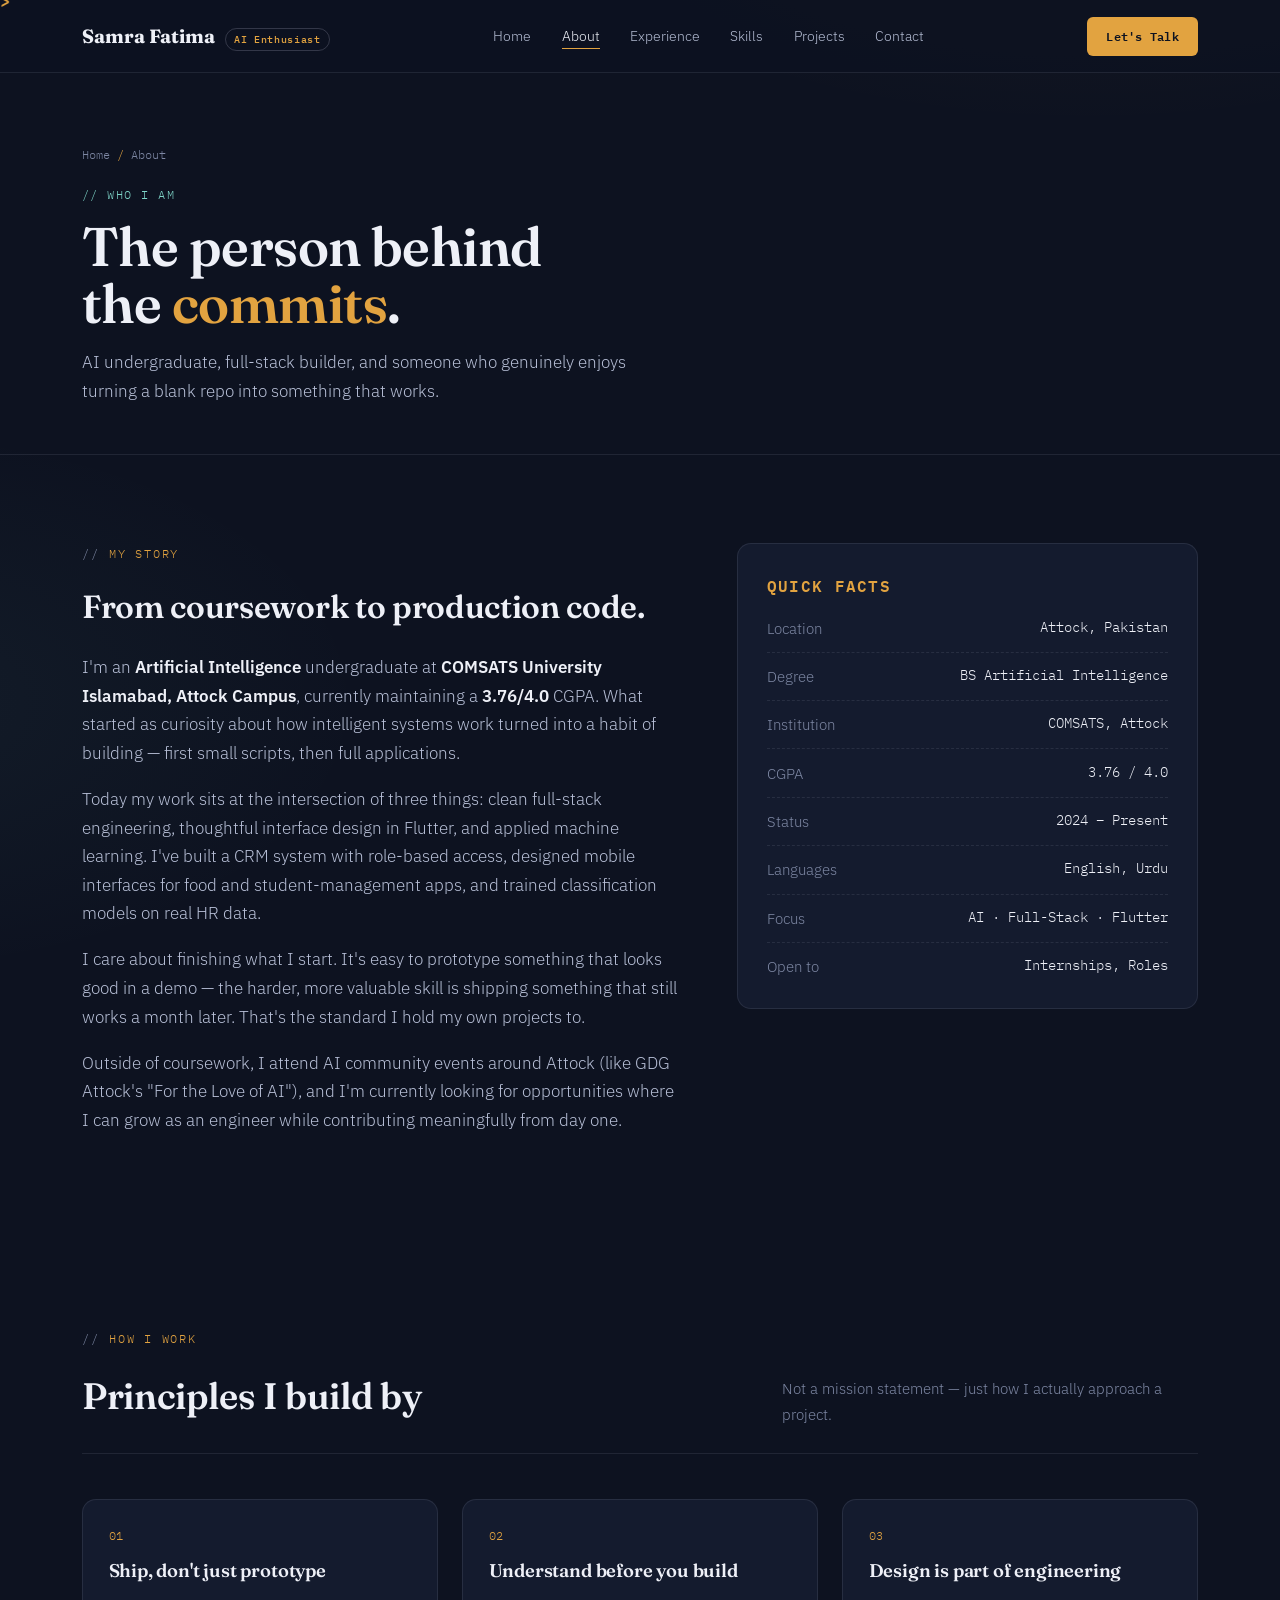
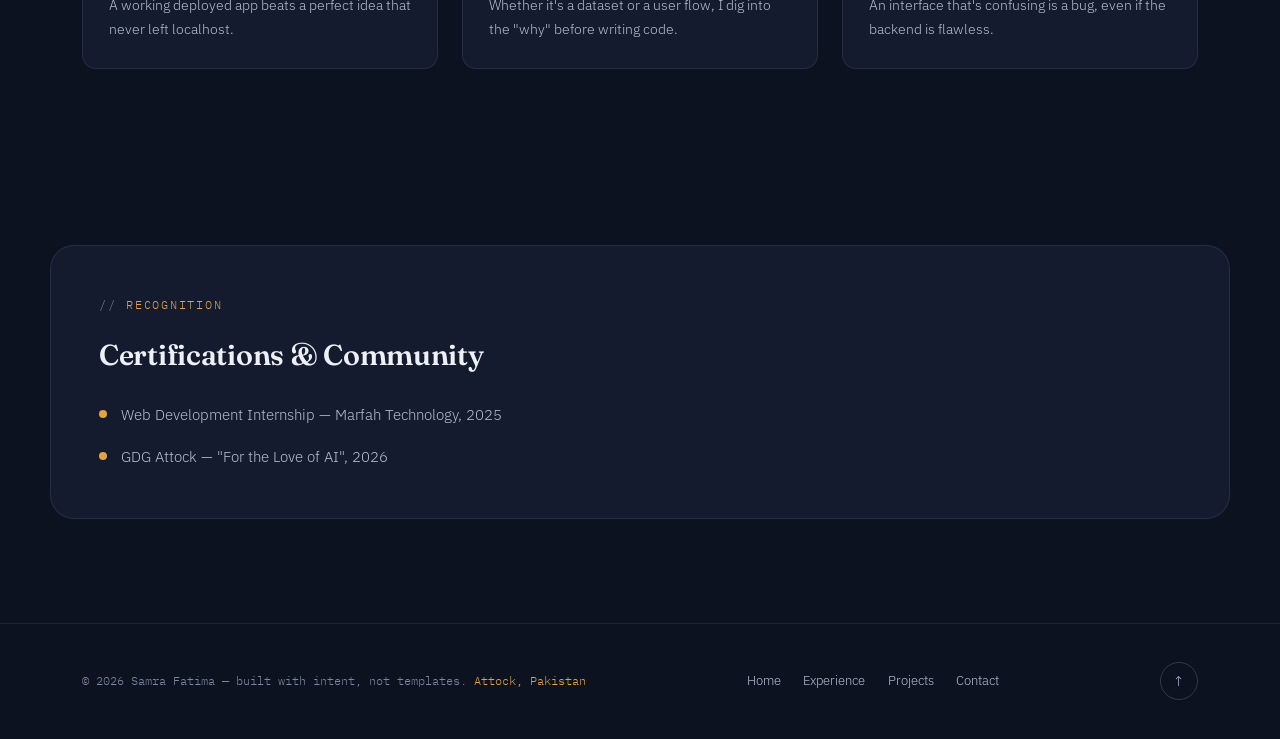
==== about.html @ d6f0c4c4 "Add files via upload" ====
<!DOCTYPE html>
<html lang="en">
<head>
<meta charset="UTF-8" />
<meta name="viewport" content="width=device-width, initial-scale=1.0" />
<title>About · Samra Fatima</title>
<link rel="preconnect" href="https://fonts.googleapis.com" />
<link rel="preconnect" href="https://fonts.gstatic.com" crossorigin />
<link href="https://fonts.googleapis.com/css2?family=Fraunces:opsz,wght@9..144,400;9..144,500;9..144,600;9..144,700;9..144,900&family=IBM+Plex+Sans:wght@300;400;500;600;700&family=IBM+Plex+Mono:wght@400;500;600&display=swap" rel="stylesheet" />
<link rel="stylesheet" href="assets/style.css" />
</head>
<body>

<div id="loader">
  <div class="loader-mark">Samra <em>Fatima</em></div>
  <div class="loader-bar"><div class="loader-fill"></div></div>
  <div class="loader-status mono">loading about...</div>
</div>
<div id="cursor-glyph"></div>
<canvas id="cursor-trail"></canvas>

<header>
  <nav class="wrap">
    <a href="index.html" class="brand">Samra Fatima <span>AI Enthusiast</span></a>
    <ul class="nav-links">
      <li><a href="index.html">Home</a></li>
      <li><a href="about.html">About</a></li>
      <li><a href="experience.html">Experience</a></li>
      <li><a href="skills.html">Skills</a></li>
      <li><a href="projects.html">Projects</a></li>
      <li><a href="contact.html">Contact</a></li>
    </ul>
    <a class="nav-cta" href="contact.html" data-cursor="Go">Let's Talk</a>
  </nav>
</header>

<section class="page-banner">
  <div class="wrap">
    <div class="crumb">Home <span>/</span> About</div>
    <div class="kicker">// Who I Am</div>
    <h1>The person behind<br>the <em>commits</em>.</h1>
    <p>AI undergraduate, full-stack builder, and someone who genuinely enjoys turning a blank repo into something that works.</p>
  </div>
</section>

<section>
  <div class="wrap about-grid">
    <div data-reveal="1">
      <div class="eyebrow">My Story</div>
      <h2 style="font-size:2rem; margin-bottom:1.2rem;">From coursework to production code.</h2>
      <p>I'm an <strong>Artificial Intelligence</strong> undergraduate at <strong>COMSATS University Islamabad, Attock Campus</strong>, currently maintaining a <strong>3.76/4.0</strong> CGPA. What started as curiosity about how intelligent systems work turned into a habit of building — first small scripts, then full applications.</p>
      <p>Today my work sits at the intersection of three things: clean full-stack engineering, thoughtful interface design in Flutter, and applied machine learning. I've built a CRM system with role-based access, designed mobile interfaces for food and student-management apps, and trained classification models on real HR data.</p>
      <p>I care about finishing what I start. It's easy to prototype something that looks good in a demo — the harder, more valuable skill is shipping something that still works a month later. That's the standard I hold my own projects to.</p>
      <p>Outside of coursework, I attend AI community events around Attock (like GDG Attock's "For the Love of AI"), and I'm currently looking for opportunities where I can grow as an engineer while contributing meaningfully from day one.</p>
    </div>
    <div class="about-card" data-reveal="2">
      <h4>Quick Facts</h4>
      <ul>
        <li><span>Location</span><span>Attock, Pakistan</span></li>
        <li><span>Degree</span><span>BS Artificial Intelligence</span></li>
        <li><span>Institution</span><span>COMSATS, Attock</span></li>
        <li><span>CGPA</span><span>3.76 / 4.0</span></li>
        <li><span>Status</span><span>2024 – Present</span></li>
        <li><span>Languages</span><span>English, Urdu</span></li>
        <li><span>Focus</span><span>AI · Full-Stack · Flutter</span></li>
        <li><span>Open to</span><span>Internships, Roles</span></li>
      </ul>
    </div>
  </div>
</section>

<section>
  <div class="wrap">
    <div class="section-head" data-reveal="1">
      <div>
        <div class="eyebrow">How I Work</div>
        <h2>Principles I build by</h2>
      </div>
      <div class="sub">Not a mission statement — just how I actually approach a project.</div>
    </div>
    <div class="values-grid">
      <div class="value-card" data-reveal="1">
        <div class="vnum mono">01</div>
        <h3>Ship, don't just prototype</h3>
        <p>A working deployed app beats a perfect idea that never left localhost.</p>
      </div>
      <div class="value-card" data-reveal="2">
        <div class="vnum mono">02</div>
        <h3>Understand before you build</h3>
        <p>Whether it's a dataset or a user flow, I dig into the "why" before writing code.</p>
      </div>
      <div class="value-card" data-reveal="3">
        <div class="vnum mono">03</div>
        <h3>Design is part of engineering</h3>
        <p>An interface that's confusing is a bug, even if the backend is flawless.</p>
      </div>
    </div>
  </div>
</section>

<section>
  <div class="wrap" style="background:var(--bg-1); border:1px solid var(--line); border-radius:24px; padding:3rem;" data-reveal="1">
    <div class="section-head" style="border:none; margin-bottom:1.4rem; padding-bottom:0;">
      <div>
        <div class="eyebrow">Recognition</div>
        <h2 style="font-size:1.8rem;">Certifications &amp; Community</h2>
      </div>
    </div>
    <ul class="cert-list">
      <li><span class="cert-dot"></span> Web Development Internship — Marfah Technology, 2025</li>
      <li><span class="cert-dot"></span> GDG Attock — "For the Love of AI", 2026</li>
    </ul>
  </div>
</section>

<footer>
  <div class="wrap footer-grid">
    <div class="footnote">© 2026 Samra Fatima — built with intent, not templates. <span class="accent">Attock, Pakistan</span></div>
    <div class="footer-nav">
      <a href="index.html">Home</a>
      <a href="experience.html">Experience</a>
      <a href="projects.html">Projects</a>
      <a href="contact.html">Contact</a>
    </div>
    <a href="#" id="to-top" data-cursor="Top">↑</a>
  </div>
</footer>

<script src="assets/script.js"></script>
</body>
</html>
---- assets/style.css ----
/* =========================================================
   SAMRA FATIMA — PORTFOLIO DESIGN SYSTEM
   ========================================================= */
:root{
  --bg-0:#0d1220;
  --bg-1:#141b2e;
  --bg-2:#1b2439;
  --bg-3:#222d45;
  --line:rgba(232,224,255,0.09);
  --line-strong:rgba(232,224,255,0.18);
  --ink-0:#eef0f7;
  --ink-1:#b7bfd6;
  --ink-2:#7d87a3;
  --amber:#e2a340;
  --amber-soft:rgba(226,163,64,0.14);
  --cyan:#7fd6c9;
  --cyan-soft:rgba(127,214,201,0.12);
  --ease:cubic-bezier(.16,.84,.44,1);
}
*{margin:0;padding:0;box-sizing:border-box;}
html{scroll-behavior:smooth;}
body{
  background:
    radial-gradient(1100px 600px at 85% -10%, rgba(226,163,64,0.07), transparent 60%),
    radial-gradient(900px 500px at -10% 30%, rgba(127,214,201,0.05), transparent 55%),
    var(--bg-0);
  color:var(--ink-1);
  font-family:'IBM Plex Sans', sans-serif;
  font-weight:300;
  line-height:1.7;
  -webkit-font-smoothing:antialiased;
  overflow-x:hidden;
  opacity:0;
  animation: pageIn .6s var(--ease) .15s forwards;
}
@keyframes pageIn{ to{ opacity:1; } }
body.page-exit{ animation: pageOut .35s var(--ease) forwards; }
@keyframes pageOut{ to{ opacity:0; transform:translateY(-8px); } }

.mono{font-family:'IBM Plex Mono', monospace;}
h1,h2,h3,h4{font-family:'Fraunces', serif; color:var(--ink-0); font-weight:600; letter-spacing:-0.01em;}
a{color:inherit; text-decoration:none;}
ul{list-style:none;}
.wrap{max-width:1180px; margin:0 auto; padding:0 2rem;}
img{max-width:100%; display:block;}

::selection{ background:var(--amber); color:var(--bg-0); }

/* ---------- CUSTOM CURSOR : code-bracket + spark trail ---------- */
@media (hover:hover) and (pointer:fine){
  body{ cursor:none; }
  a, button, .tag, .p-card, .contact-card, .cert-item, .filter-btn{ cursor:none; }
}
#cursor-trail{
  position:fixed; inset:0; z-index:9997; pointer-events:none; width:100%; height:100%;
}
#cursor-glyph{
  position:fixed; top:0; left:0; z-index:9999; pointer-events:none;
  display:flex; align-items:center; gap:3px;
  font-family:'IBM Plex Mono', monospace; font-weight:600;
  will-change:transform;
}
#cursor-glyph .br{
  font-size:1.05rem; color:var(--amber); line-height:1;
  transition:transform .35s var(--ease), color .25s;
}
#cursor-glyph .br.l{ transform:translateX(3px); }
#cursor-glyph .br.r{ transform:translateX(-3px); }
#cursor-glyph .lbl{
  font-size:0.58rem; letter-spacing:0.1em; text-transform:uppercase; color:var(--cyan);
  opacity:0; transform:scale(0.7); white-space:nowrap; transition:opacity .25s, transform .25s;
}
#cursor-glyph.grow .br.l{ transform:translateX(-9px); color:var(--cyan); }
#cursor-glyph.grow .br.r{ transform:translateX(9px); color:var(--cyan); }
#cursor-glyph.grow .lbl{ opacity:1; transform:scale(1); }
#cursor-glyph.click .br{ color:var(--ink-0); }
@media (hover:none), (pointer:coarse){
  #cursor-glyph, #cursor-trail{ display:none; }
}

/* ---------- PRELOADER ---------- */
#loader{
  position:fixed; inset:0; z-index:10000; background:var(--bg-0);
  display:flex; flex-direction:column; align-items:center; justify-content:center;
  gap:1rem;
  transition:opacity .5s var(--ease), visibility .5s var(--ease);
}
#loader.hide{ opacity:0; visibility:hidden; }
.loader-mark{
  font-family:'Fraunces', serif; font-size:1.4rem; color:var(--ink-0); letter-spacing:-0.01em;
}
.loader-mark em{ color:var(--amber); font-style:normal; }
.loader-bar{
  width:180px; height:2px; background:var(--bg-2); border-radius:2px; overflow:hidden;
}
.loader-fill{
  height:100%; width:0%; background:linear-gradient(90deg,var(--cyan),var(--amber));
  animation:loaderFill 1s var(--ease) forwards;
}
@keyframes loaderFill{ to{ width:100%; } }
.loader-status{
  font-family:'IBM Plex Mono', monospace; font-size:0.68rem; color:var(--ink-2); letter-spacing:0.08em;
}

/* ---------- NAV ---------- */
header{
  position:sticky; top:0; z-index:500;
  backdrop-filter:blur(14px);
  background:rgba(13,18,32,0.75);
  border-bottom:1px solid var(--line);
}
nav.wrap{
  display:flex; align-items:center; justify-content:space-between;
  padding:1.05rem 2rem;
}
.brand{
  display:flex; align-items:baseline; gap:0.6rem;
  font-family:'Fraunces', serif; font-size:1.2rem; font-weight:700; color:var(--ink-0);
}
.brand span{
  font-family:'IBM Plex Mono', monospace;
  font-size:0.64rem; color:var(--amber); font-weight:500;
  border:1px solid var(--line-strong); border-radius:20px; padding:0.12rem 0.55rem;
  letter-spacing:0.06em;
}
.nav-links{display:flex; gap:1.9rem; font-size:0.85rem;}
.nav-links a{
  color:var(--ink-1); position:relative; padding-bottom:4px; transition:color .2s;
}
.nav-links a:hover, .nav-links a.active{ color:var(--ink-0); }
.nav-links a::after{
  content:""; position:absolute; left:0; bottom:0; width:0; height:1px; background:var(--amber);
  transition:width .25s var(--ease);
}
.nav-links a:hover::after, .nav-links a.active::after{ width:100%; }
.nav-cta{
  font-family:'IBM Plex Mono', monospace; font-size:0.78rem; color:var(--bg-0);
  background:var(--amber); padding:0.55rem 1.2rem; border-radius:6px;
  font-weight:600; letter-spacing:0.02em; transition:filter .2s, transform .2s;
}
.nav-cta:hover{ filter:brightness(1.1); transform:translateY(-1px); }
.nav-toggle{ display:none; background:none; border:1px solid var(--line-strong); border-radius:6px; padding:0.4rem 0.6rem; color:var(--ink-0); }

/* ---------- EYEBROW ---------- */
.eyebrow{
  font-family:'IBM Plex Mono', monospace; font-size:0.78rem; letter-spacing:0.14em;
  text-transform:uppercase; color:var(--amber); display:flex; align-items:center; gap:0.6rem;
  margin-bottom:1rem;
}
.eyebrow::before{content:"//"; color:var(--ink-2);}

/* ---------- REVEAL ---------- */
[data-reveal]{ opacity:0; transform:translateY(24px); transition:opacity .7s var(--ease), transform .7s var(--ease); }
[data-reveal].in{ opacity:1; transform:translateY(0); }
[data-reveal="1"]{ transition-delay:.05s; }
[data-reveal="2"]{ transition-delay:.15s; }
[data-reveal="3"]{ transition-delay:.25s; }
[data-reveal="4"]{ transition-delay:.35s; }

/* ---------- PAGE HERO BANNER (subpages) ---------- */
.page-banner{
  padding:4.5rem 0 3rem; border-bottom:1px solid var(--line); position:relative; overflow:hidden;
}
.page-banner .kicker{ font-family:'IBM Plex Mono', monospace; font-size:0.78rem; color:var(--cyan); letter-spacing:0.12em; text-transform:uppercase; margin-bottom:0.8rem; }
.page-banner h1{ font-size:3.4rem; line-height:1.05; max-width:32rem; }
.page-banner h1 em{ color:var(--amber); font-style:normal; }
.page-banner p{ font-size:1.05rem; color:var(--ink-1); max-width:34rem; margin-top:1rem; }
.crumb{ font-family:'IBM Plex Mono', monospace; font-size:0.72rem; color:var(--ink-2); margin-bottom:1.2rem; }
.crumb span{ color:var(--amber); }

/* ---------- HERO (home) ---------- */
.hero{ position:relative; overflow:hidden; padding:6rem 0 5rem; border-bottom:1px solid var(--line); }
#node-canvas{ position:absolute; inset:0; width:100%; height:100%; opacity:0.55; }
.hero-grid{ position:relative; z-index:2; display:grid; grid-template-columns:1.5fr 1fr; gap:3rem; align-items:end; }
.hero h1{ font-size:4.4rem; line-height:1; margin-bottom:1.1rem; }
.hero h1 em{ color:var(--amber); font-style:normal; }
.hero .lede{ font-size:1.1rem; color:var(--ink-1); max-width:34rem; font-weight:300; }
.terminal-line{ margin-top:1.6rem; font-family:'IBM Plex Mono', monospace; font-size:1rem; color:var(--cyan); display:flex; align-items:center; gap:0.15rem; }
.terminal-line .prompt{ color:var(--amber); }
.cursor-blink{ display:inline-block; width:9px; height:1.1em; background:var(--cyan); margin-left:2px; animation:blink 1s steps(1) infinite; }
@keyframes blink{50%{opacity:0;}}
.hero-stats{ display:flex; flex-direction:column; gap:1.3rem; border-left:1px solid var(--line); padding-left:2rem; }
.stat .num{ font-family:'Fraunces', serif; font-size:2rem; color:var(--ink-0); font-weight:700; }
.stat .label{ font-family:'IBM Plex Mono', monospace; font-size:0.7rem; color:var(--ink-2); letter-spacing:0.08em; text-transform:uppercase; }
.hero-actions{ display:flex; gap:0.9rem; margin-top:2.2rem; flex-wrap:wrap; }
.btn{
  font-family:'IBM Plex Mono', monospace; font-size:0.85rem; padding:0.75rem 1.4rem;
  border-radius:6px; letter-spacing:0.01em; transition:all .25s var(--ease);
  display:inline-flex; align-items:center; gap:0.5rem; border:1px solid transparent;
}
.btn-primary{ background:var(--amber); color:var(--bg-0); font-weight:600; }
.btn-primary:hover{ filter:brightness(1.1); transform:translateY(-2px); }
.btn-ghost{ border-color:var(--line-strong); color:var(--ink-0); }
.btn-ghost:hover{ border-color:var(--cyan); color:var(--cyan); transform:translateY(-2px); }
.scroll-cue{
  position:absolute; bottom:1.6rem; left:50%; transform:translateX(-50%); z-index:2;
  font-family:'IBM Plex Mono', monospace; font-size:0.65rem; color:var(--ink-2); letter-spacing:0.1em;
  display:flex; flex-direction:column; align-items:center; gap:0.5rem; text-transform:uppercase;
}
.scroll-cue .line{ width:1px; height:26px; background:linear-gradient(var(--amber), transparent); animation:scrollcue 1.8s ease-in-out infinite; }
@keyframes scrollcue{ 0%{transform:scaleY(0); transform-origin:top;} 50%{transform:scaleY(1); transform-origin:top;} 51%{transform-origin:bottom;} 100%{transform:scaleY(0); transform-origin:bottom;} }

/* ---------- SECTION shell ---------- */
section{ padding:5.5rem 0; }
.section-head{
  display:flex; justify-content:space-between; align-items:flex-end;
  margin-bottom:2.8rem; gap:2rem; flex-wrap:wrap;
  border-bottom:1px solid var(--line); padding-bottom:1.6rem;
}
.section-head h2{ font-size:2.3rem; }
.section-head .sub{ font-size:0.95rem; color:var(--ink-2); max-width:26rem; }
.section-link{
  font-family:'IBM Plex Mono', monospace; font-size:0.8rem; color:var(--cyan);
  display:inline-flex; align-items:center; gap:0.4rem; transition:gap .2s, color .2s;
}
.section-link:hover{ gap:0.7rem; color:var(--amber); }

/* ---------- ABOUT ---------- */
.about-grid{ display:grid; grid-template-columns:1.3fr 1fr; gap:3.5rem; align-items:start; }
.about-grid p{ font-size:1.05rem; margin-bottom:1.1rem; }
.about-grid strong{ color:var(--ink-0); font-weight:600; }
.about-card{ background:var(--bg-1); border:1px solid var(--line); border-radius:14px; padding:1.8rem; }
.about-card h4{ font-size:1rem; font-family:'IBM Plex Mono', monospace; text-transform:uppercase; letter-spacing:0.08em; color:var(--amber); margin-bottom:1rem; }
.about-card ul{ display:flex; flex-direction:column; gap:0.7rem; }
.about-card li{ display:flex; justify-content:space-between; font-size:0.92rem; border-bottom:1px dashed var(--line); padding-bottom:0.7rem; }
.about-card li:last-child{ border-bottom:none; padding-bottom:0; }
.about-card li span:first-child{ color:var(--ink-2); }
.about-card li span:last-child{ color:var(--ink-0); font-family:'IBM Plex Mono', monospace; font-size:0.85rem; }

.values-grid{ display:grid; grid-template-columns:repeat(3,1fr); gap:1.5rem; margin-top:1rem; }
.value-card{ background:var(--bg-1); border:1px solid var(--line); border-radius:14px; padding:1.6rem; transition:transform .3s var(--ease), border-color .3s; }
.value-card:hover{ transform:translateY(-4px); border-color:var(--line-strong); }
.value-card .vnum{ font-family:'IBM Plex Mono', monospace; font-size:0.72rem; color:var(--amber); margin-bottom:0.6rem; }
.value-card h3{ font-size:1.15rem; margin-bottom:0.5rem; }
.value-card p{ font-size:0.88rem; color:var(--ink-1); }

/* ---------- TIMELINE ---------- */
.timeline{ position:relative; padding-left:2.4rem; }
.timeline::before{ content:""; position:absolute; left:6px; top:6px; bottom:6px; width:1px; background:var(--line-strong); }
.t-item{ position:relative; margin-bottom:2.6rem; }
.t-item:last-child{ margin-bottom:0; }
.t-item::before{ content:""; position:absolute; left:-2.4rem; top:0.35rem; width:11px; height:11px; border-radius:50%; background:var(--bg-0); border:2px solid var(--amber); }
.t-item.current::before{ background:var(--amber); box-shadow:0 0 0 4px var(--amber-soft); }
.t-head{ display:flex; flex-wrap:wrap; align-items:baseline; gap:0.7rem; margin-bottom:0.3rem; }
.t-head h3{ font-size:1.35rem; }
.t-date{ font-family:'IBM Plex Mono', monospace; font-size:0.78rem; color:var(--cyan); background:var(--cyan-soft); padding:0.2rem 0.7rem; border-radius:20px; }
.t-org{ font-size:0.92rem; color:var(--ink-2); margin-bottom:0.8rem; }
.t-item ul{ display:flex; flex-direction:column; gap:0.45rem; }
.t-item ul li{ padding-left:1.3rem; position:relative; font-size:0.95rem; }
.t-item ul li::before{ content:"→"; position:absolute; left:0; color:var(--amber); }

/* ---------- SKILLS ---------- */
.skills-layout{ display:grid; grid-template-columns:1fr 1fr; gap:3rem; }
.bar-row{ margin-bottom:1.3rem; }
.bar-label{ display:flex; justify-content:space-between; font-size:0.9rem; margin-bottom:0.4rem; }
.bar-label .name{ color:var(--ink-0); font-weight:500; }
.bar-label .pct{ font-family:'IBM Plex Mono', monospace; color:var(--amber); font-size:0.82rem; }
.bar-track{ height:6px; background:var(--bg-2); border-radius:6px; overflow:hidden; }
.bar-fill{ height:100%; background:linear-gradient(90deg, var(--cyan), var(--amber)); border-radius:6px; width:0%; transition:width 1.3s var(--ease); }
.bar-fill.filled{ width:var(--target); }
.tag-cloud{ display:flex; flex-wrap:wrap; gap:0.6rem; margin-top:0.5rem; }
.tag{
  font-family:'IBM Plex Mono', monospace; font-size:0.8rem; color:var(--ink-1);
  border:1px solid var(--line-strong); padding:0.35rem 1.1rem; border-radius:20px; transition:border-color .2s, color .2s, transform .2s;
}
.tag:hover{ border-color:var(--amber); color:var(--amber); transform:translateY(-2px); }
.skill-block-title{ font-family:'IBM Plex Mono', monospace; font-size:0.78rem; text-transform:uppercase; letter-spacing:0.1em; color:var(--ink-2); margin:1.6rem 0 0.9rem; }
.skill-block-title:first-child{ margin-top:0; }

.process-grid{ display:grid; grid-template-columns:repeat(4,1fr); gap:1.4rem; margin-top:1rem; }
.process-card{ background:var(--bg-1); border:1px solid var(--line); border-radius:14px; padding:1.5rem; }
.process-card .pnum{ font-family:'IBM Plex Mono', monospace; color:var(--cyan); font-size:0.72rem; margin-bottom:0.5rem; }
.process-card h4{ font-size:1.05rem; margin-bottom:0.4rem; }
.process-card p{ font-size:0.85rem; color:var(--ink-1); }

/* ---------- PROJECTS ---------- */
.filter-bar{ display:flex; flex-wrap:wrap; gap:0.6rem; margin-bottom:2.2rem; }
.filter-btn{
  font-family:'IBM Plex Mono', monospace; font-size:0.78rem; color:var(--ink-1);
  border:1px solid var(--line-strong); padding:0.45rem 1.1rem; border-radius:20px;
  background:transparent; transition:all .2s;
}
.filter-btn:hover{ color:var(--amber); border-color:var(--amber); }
.filter-btn.active{ background:var(--amber); color:var(--bg-0); border-color:var(--amber); font-weight:600; }

.project-grid{ display:grid; grid-template-columns:repeat(2, 1fr); gap:1.6rem; }
.p-card{
  background:var(--bg-1); border:1px solid var(--line); border-radius:16px; padding:1.9rem;
  transition:transform .3s var(--ease), border-color .3s; display:flex; flex-direction:column;
}
.p-card:hover{ transform:translateY(-5px); border-color:var(--line-strong); }
.p-card.hide{ display:none; }
.p-index{ font-family:'IBM Plex Mono', monospace; font-size:0.78rem; color:var(--ink-2); margin-bottom:0.9rem; }
.p-card h3{ font-size:1.35rem; margin-bottom:0.4rem; }
.p-stack{ display:flex; flex-wrap:wrap; gap:0.4rem; margin-bottom:0.9rem; }
.p-stack span{ font-family:'IBM Plex Mono', monospace; font-size:0.7rem; color:var(--cyan); background:var(--cyan-soft); padding:0.15rem 0.6rem; border-radius:4px; }
.p-card p{ font-size:1rem; color:var(--ink-1); margin-bottom:1rem; }
.p-card ul{ display:flex; flex-direction:column; gap:0.4rem; margin-top:auto; }
.p-card ul li{ font-size:0.9rem; padding-left:1.3rem; position:relative; color:var(--ink-1); }
.p-card ul li::before{ content:"✦"; position:absolute; left:0; color:var(--amber); font-size:0.7rem; top:0.15rem; }

/* ---------- CONTACT ---------- */
.contact-layout{ display:grid; grid-template-columns:1fr 1fr; gap:3rem; align-items:start; }
.contact-form{ display:flex; flex-direction:column; gap:1.1rem; }
.field label{ display:block; font-family:'IBM Plex Mono', monospace; font-size:0.72rem; text-transform:uppercase; letter-spacing:0.08em; color:var(--ink-2); margin-bottom:0.5rem; }
.field input, .field textarea{
  width:100%; background:var(--bg-1); border:1px solid var(--line-strong); border-radius:8px;
  padding:0.85rem 1rem; color:var(--ink-0); font-family:'IBM Plex Sans', sans-serif; font-size:0.95rem;
  transition:border-color .2s;
}
.field input:focus, .field textarea:focus{ outline:none; border-color:var(--amber); }
.field textarea{ resize:vertical; min-height:120px; }
.form-note{ font-family:'IBM Plex Mono', monospace; font-size:0.72rem; color:var(--ink-2); }

.contact-grid{ display:flex; flex-direction:column; gap:1rem; }
.contact-card{
  background:var(--bg-1); border:1px solid var(--line); border-radius:14px; padding:1.5rem 1.7rem;
  display:flex; align-items:center; gap:1.1rem; transition:transform .3s var(--ease), border-color .3s;
}
.contact-card:hover{ transform:translateY(-3px); border-color:var(--line-strong); }
.contact-card .ic{ width:42px; height:42px; border-radius:10px; background:var(--amber-soft); color:var(--amber); display:flex; align-items:center; justify-content:center; font-size:1.1rem; flex-shrink:0; }
.contact-card h4{ font-size:0.95rem; margin-bottom:0.15rem; }
.contact-card p{ font-size:0.85rem; color:var(--ink-2); }
.contact-card a{ font-family:'IBM Plex Mono', monospace; color:var(--cyan); font-size:0.88rem; }
.contact-card a:hover{ color:var(--amber); }
.socials{ display:flex; gap:0.8rem; margin-top:0.5rem; }
.socials a{
  width:40px; height:40px; border-radius:50%; border:1px solid var(--line-strong);
  display:flex; align-items:center; justify-content:center; font-family:'IBM Plex Mono', monospace;
  font-size:0.78rem; color:var(--ink-1); transition:.2s;
}
.socials a:hover{ border-color:var(--amber); color:var(--amber); }

/* ---------- CERT / MISC blocks reused on About & Home ---------- */
.cert-list{ display:flex; flex-direction:column; gap:1rem; }
.cert-list li{ display:flex; gap:0.9rem; align-items:flex-start; font-size:0.95rem; }
.cert-dot{ width:8px; height:8px; border-radius:50%; background:var(--amber); margin-top:0.5rem; flex-shrink:0; }

/* ---------- MARQUEE STRIP ---------- */
.marquee{
  border-bottom:1px solid var(--line); background:var(--bg-1); overflow:hidden; padding:1.1rem 0;
}
.marquee-track{
  display:flex; gap:3rem; width:max-content; animation:marquee 28s linear infinite;
}
.marquee:hover .marquee-track{ animation-play-state:paused; }
.marquee span{
  font-family:'IBM Plex Mono', monospace; font-size:0.85rem; color:var(--ink-2);
  display:flex; align-items:center; gap:0.6rem; white-space:nowrap;
}
.marquee span::before{ content:"◆"; color:var(--amber); font-size:0.55rem; }
@keyframes marquee{ from{ transform:translateX(0); } to{ transform:translateX(-50%); } }

/* ---------- STATS BAND ---------- */
.stats-band{
  display:grid; grid-template-columns:repeat(4,1fr); gap:1.5rem;
  background:var(--bg-1); border:1px solid var(--line); border-radius:24px; padding:2.6rem 2rem;
}
.stats-band .sb-item{ text-align:center; border-right:1px solid var(--line); }
.stats-band .sb-item:last-child{ border-right:none; }
.stats-band .sb-num{ font-family:'Fraunces', serif; font-size:2.6rem; color:var(--ink-0); font-weight:700; }
.stats-band .sb-num .accent{ color:var(--amber); }
.stats-band .sb-label{ font-family:'IBM Plex Mono', monospace; font-size:0.68rem; color:var(--ink-2); text-transform:uppercase; letter-spacing:0.08em; margin-top:0.3rem; }

/* ---------- CURRENTLY ---------- */
.currently-grid{ display:grid; grid-template-columns:repeat(3,1fr); gap:1.4rem; }
.currently-card{
  background:var(--bg-1); border:1px solid var(--line); border-radius:14px; padding:1.6rem;
  transition:transform .3s var(--ease), border-color .3s;
}
.currently-card:hover{ transform:translateY(-4px); border-color:var(--line-strong); }
.currently-card .cc-dot{ display:inline-flex; align-items:center; gap:0.5rem; font-family:'IBM Plex Mono', monospace; font-size:0.68rem; text-transform:uppercase; letter-spacing:0.08em; color:var(--cyan); margin-bottom:0.7rem; }
.currently-card .cc-dot i{ width:6px; height:6px; border-radius:50%; background:var(--cyan); box-shadow:0 0 0 3px var(--cyan-soft); animation:pulseDot 2s ease-in-out infinite; }
@keyframes pulseDot{ 0%,100%{opacity:1;} 50%{opacity:0.35;} }
.currently-card h4{ font-size:1.05rem; margin-bottom:0.4rem; }
.currently-card p{ font-size:0.88rem; color:var(--ink-1); }

/* ---------- MINI TIMELINE (home preview) ---------- */
.mini-timeline{ display:flex; flex-direction:column; gap:1.2rem; }
.mini-t-item{
  display:grid; grid-template-columns:130px 1fr; gap:1.4rem; padding:1.2rem 0; border-bottom:1px solid var(--line);
}
.mini-t-item:last-child{ border-bottom:none; }
.mini-t-item .mt-date{ font-family:'IBM Plex Mono', monospace; font-size:0.75rem; color:var(--cyan); }
.mini-t-item h4{ font-size:1.1rem; margin-bottom:0.2rem; }
.mini-t-item p{ font-size:0.88rem; color:var(--ink-1); }

/* ---------- PROJECT CARD LINKS ---------- */
.p-links{ display:flex; gap:0.8rem; margin-top:1rem; padding-top:1rem; border-top:1px dashed var(--line); }
.p-links a{
  font-family:'IBM Plex Mono', monospace; font-size:0.75rem; color:var(--ink-1);
  display:inline-flex; align-items:center; gap:0.35rem; transition:color .2s;
}
.p-links a:hover{ color:var(--amber); }
.p-card.featured{ border-color:rgba(226,163,64,0.25); background:linear-gradient(160deg, rgba(226,163,64,0.06), var(--bg-1)); }
.p-featured-tag{
  position:absolute; top:1.4rem; right:1.6rem; font-family:'IBM Plex Mono', monospace; font-size:0.62rem;
  color:var(--amber); border:1px solid rgba(226,163,64,0.3); padding:0.15rem 0.6rem; border-radius:20px; text-transform:uppercase; letter-spacing:0.06em;
}
.p-card{ position:relative; }

/* ---------- FOOTER ---------- */
footer{ border-top:1px solid var(--line); padding:2.4rem 0; margin-top:1rem; }
.footer-grid{ display:flex; justify-content:space-between; align-items:center; flex-wrap:wrap; gap:1rem; }
.footer-nav{ display:flex; gap:1.4rem; font-size:0.82rem; }
.footer-nav a:hover{ color:var(--amber); }
.footnote{ font-family:'IBM Plex Mono', monospace; font-size:0.75rem; color:var(--ink-2); }
.footnote .accent{ color:var(--amber); }
#to-top{
  width:38px; height:38px; border-radius:50%; border:1px solid var(--line-strong);
  display:flex; align-items:center; justify-content:center; color:var(--ink-1); font-size:0.85rem;
  transition:.25s;
}
#to-top:hover{ border-color:var(--amber); color:var(--amber); transform:translateY(-3px); }

/* ---------- RESPONSIVE ---------- */
@media (max-width:1100px){
  .hero h1{ font-size:3.4rem; }
  .about-grid, .skills-layout, .contact-layout{ grid-template-columns:1fr; }
  .project-grid, .process-grid, .values-grid{ grid-template-columns:1fr 1fr; }
}
@media (max-width:900px){
  .nav-links{ display:none; }
  .hero-grid{ grid-template-columns:1fr; }
  .hero-stats{ border-left:none; border-top:1px solid var(--line); padding-left:0; padding-top:1.3rem; flex-direction:row; flex-wrap:wrap; gap:2rem; }
}
@media (max-width:700px){
  .wrap{ padding:0 1.3rem; }
  .hero h1, .page-banner h1{ font-size:2.5rem; }
  section{ padding:3.5rem 0; }
  .project-grid, .process-grid, .values-grid{ grid-template-columns:1fr; }
}
.t-org a {
  color: #4ea8ff;
  text-decoration: underline;
  font-weight: 600;
  margin-left: 6px;
}

.t-org a:hover {
  color: #79c0ff;
}
.hero-title {
  line-height: 1.05;
}

.hero-name {
  display: block;
  font-size: 5rem;
  font-weight: 800;
}

.hero-text {
  display: block;
  font-size: 3.2rem;
  font-weight: 700;
}

.hero-text em {
  font-style: italic;
}
.hero-image {
  display: flex;
  justify-content: center;
  align-items: center;
  position: relative;
  height: 100%;
}

.hero-image img {

  width: 360px;
  height: 360px;

  object-fit: cover;

  border-radius: 50%;

  border: 6px solid rgba(255, 255, 255, .08);

  box-shadow:
    0 25px 60px rgba(0, 0, 0, .45);

  position: relative;
  z-index: 2;

  animation: float 4s ease-in-out infinite;
}

.image-glow {

  position: absolute;

  width: 430px;
  height: 430px;

  border-radius: 50%;

  background: #f4b43c;

  filter: blur(110px);

  opacity: .15;

  z-index: 1;
}

@keyframes float {

  0% {
    transform: translateY(0px);
  }

  50% {
    transform: translateY(-12px);
  }

  100% {
    transform: translateY(0px);
  }

}
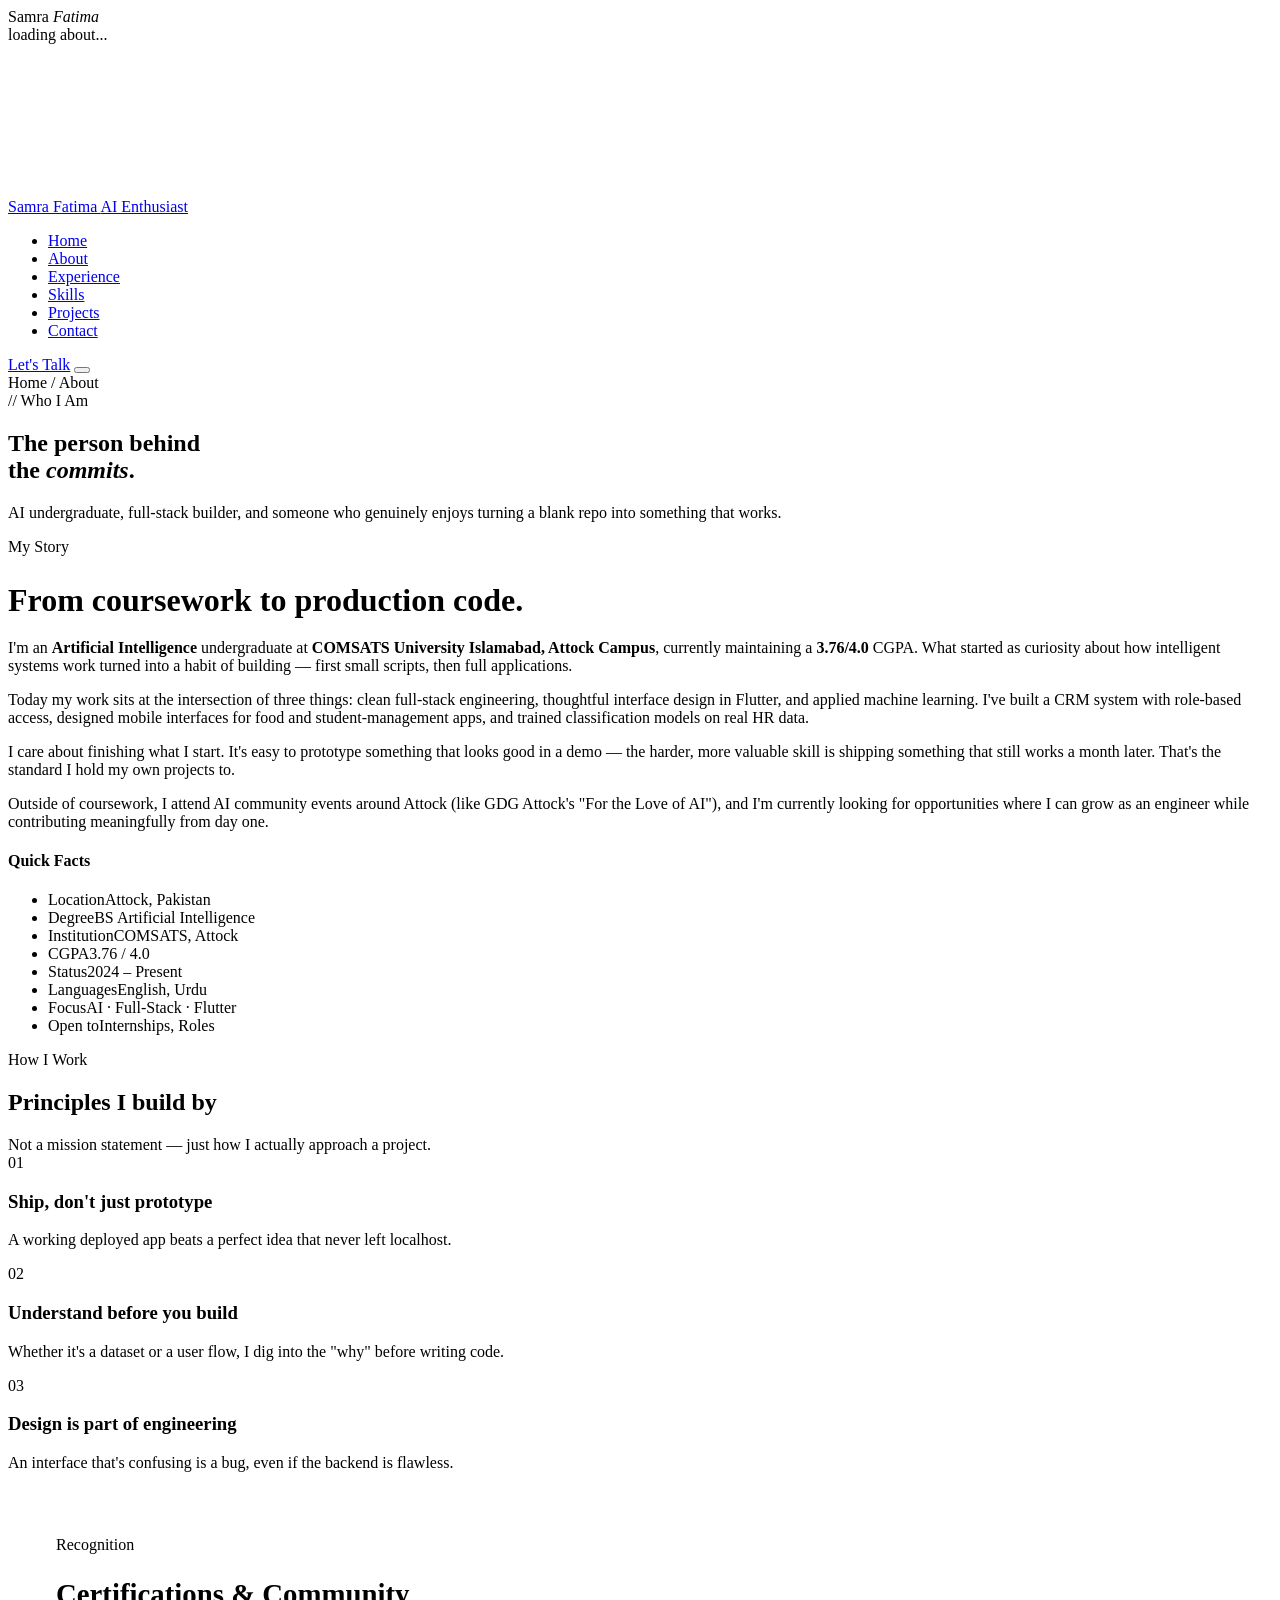
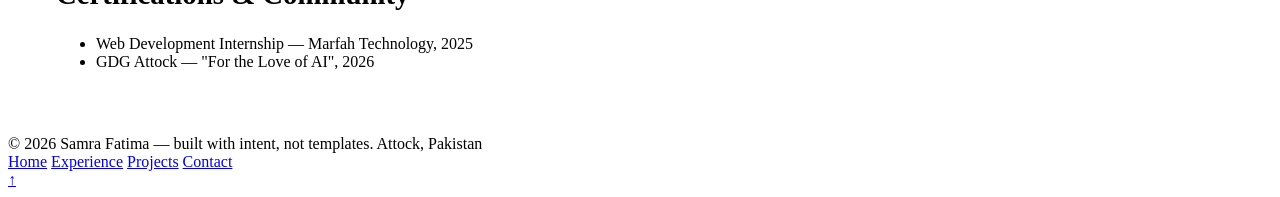
==== commit 72c49172: "Add files via upload" ====
--- a/about.html
+++ b/about.html
@@ -30,9 +30,13 @@
       <li><a href="projects.html">Projects</a></li>
       <li><a href="contact.html">Contact</a></li>
     </ul>
-    <a class="nav-cta" href="contact.html" data-cursor="Go">Let's Talk</a>
+    <a class="nav-cta" href="contact.html">Let's Talk</a>
+    <button class="nav-toggle" id="nav-toggle" aria-label="Toggle menu">
+      <span></span><span></span><span></span>
+    </button>
   </nav>
 </header>
+<div class="nav-overlay" id="nav-overlay"></div>
 
 <section class="page-banner">
   <div class="wrap">
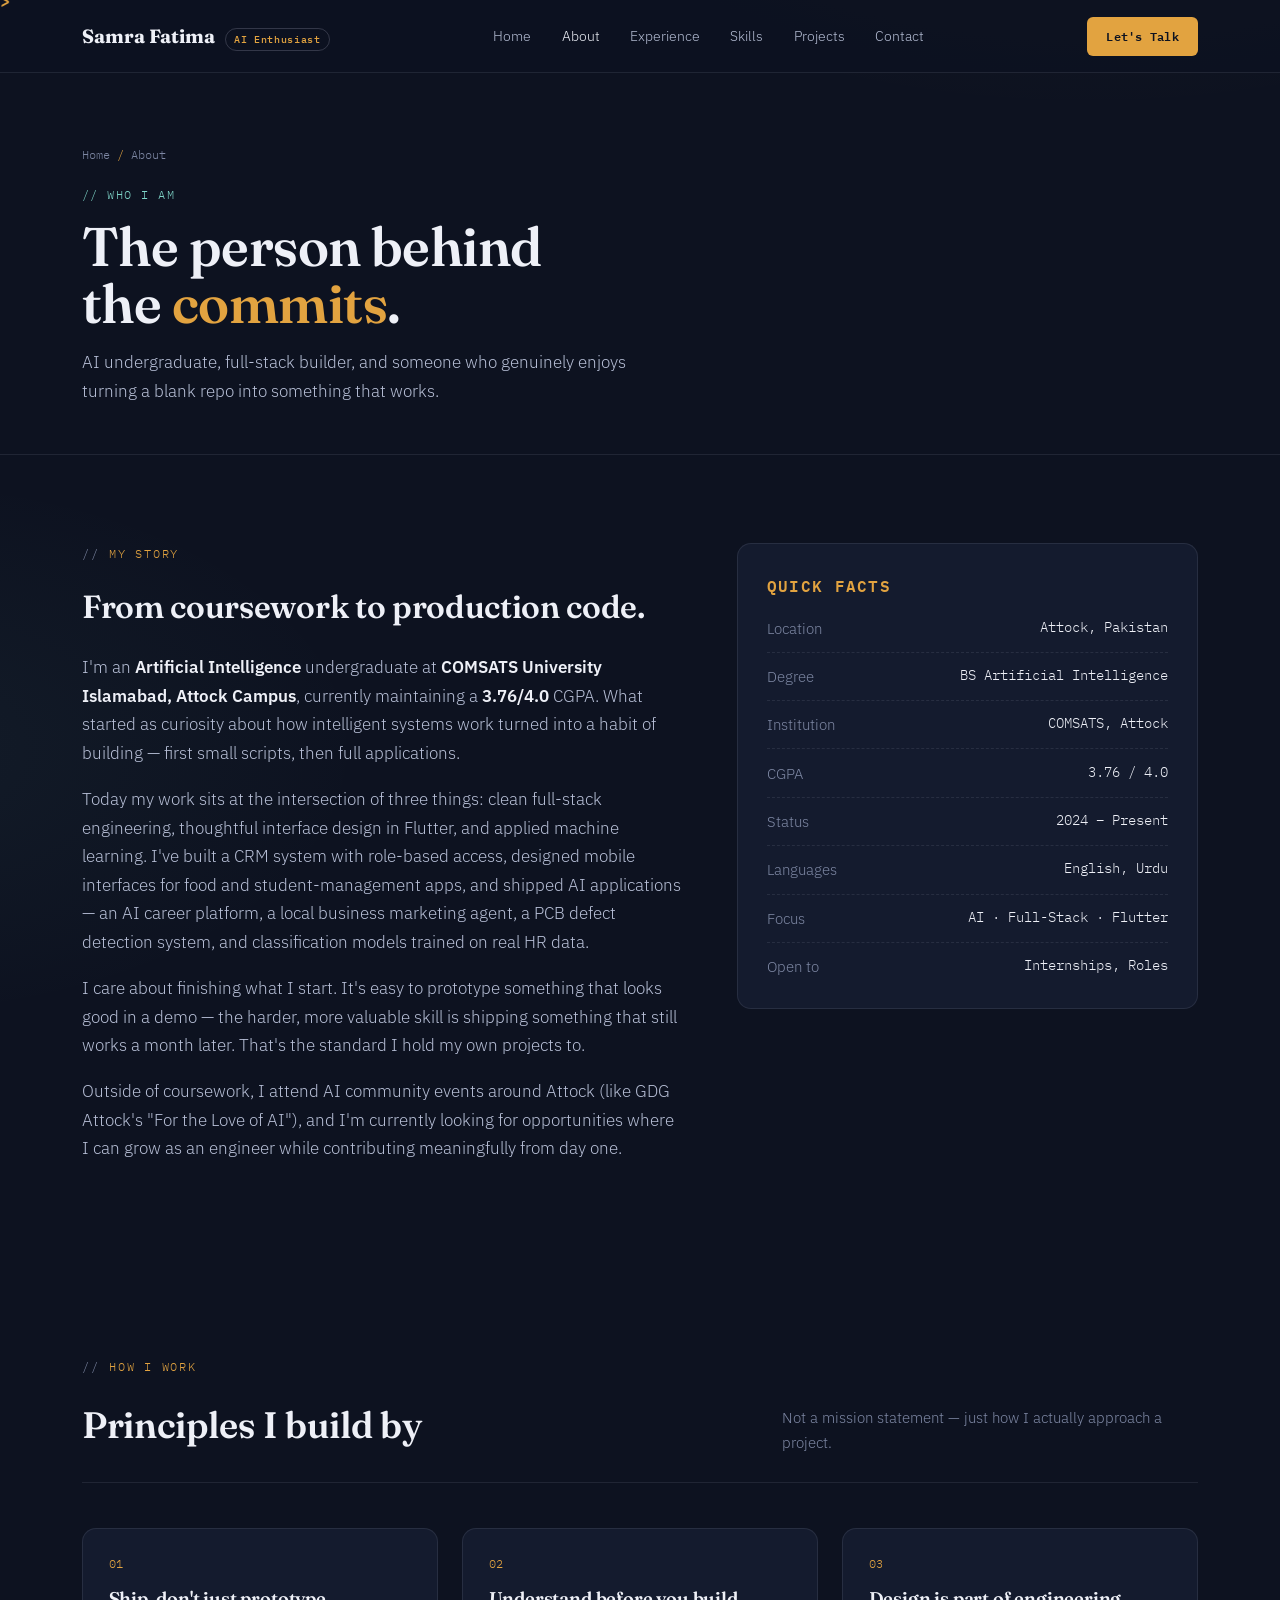
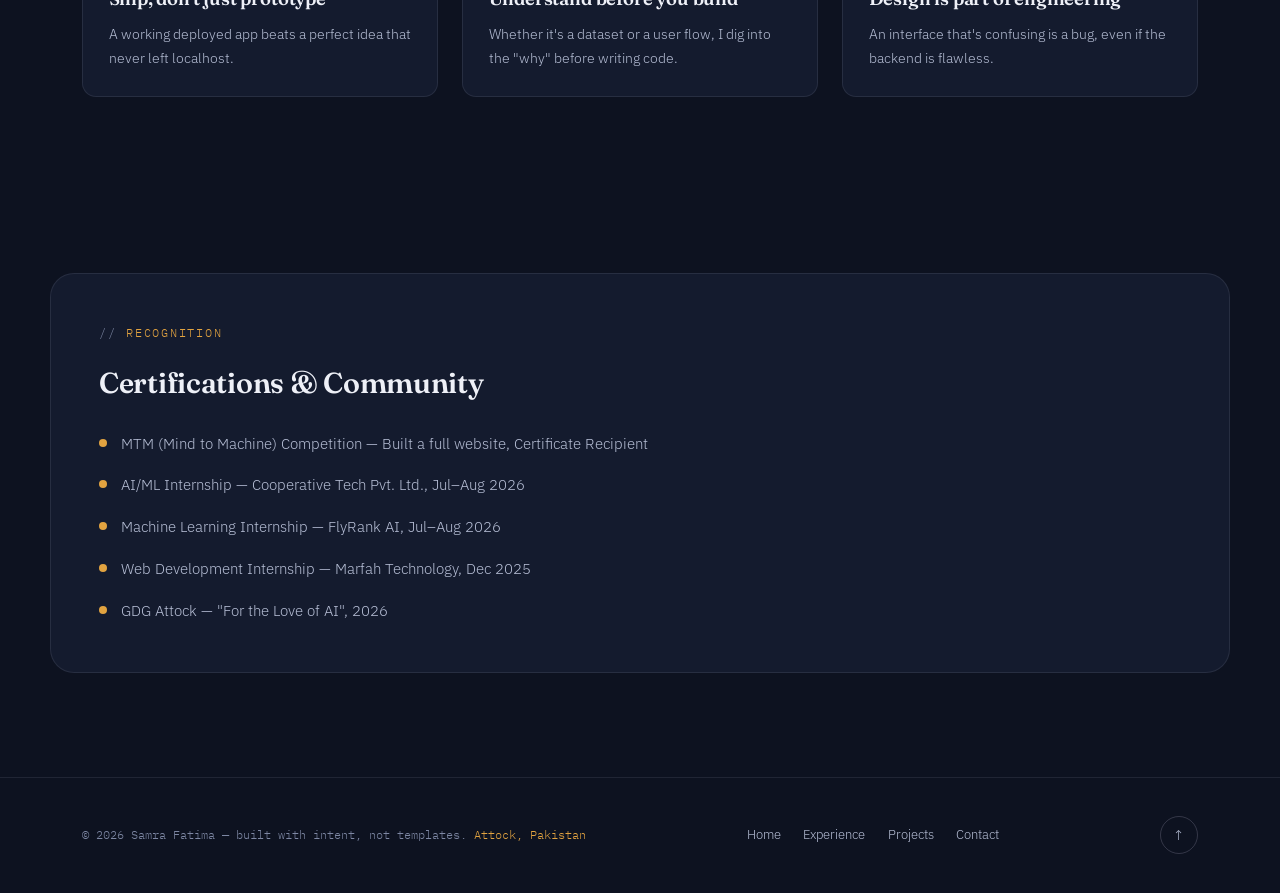
==== commit 7f988156: "Added projects to portfolio" ====
--- a/about.html
+++ b/about.html
@@ -53,7 +53,7 @@
       <div class="eyebrow">My Story</div>
       <h2 style="font-size:2rem; margin-bottom:1.2rem;">From coursework to production code.</h2>
       <p>I'm an <strong>Artificial Intelligence</strong> undergraduate at <strong>COMSATS University Islamabad, Attock Campus</strong>, currently maintaining a <strong>3.76/4.0</strong> CGPA. What started as curiosity about how intelligent systems work turned into a habit of building — first small scripts, then full applications.</p>
-      <p>Today my work sits at the intersection of three things: clean full-stack engineering, thoughtful interface design in Flutter, and applied machine learning. I've built a CRM system with role-based access, designed mobile interfaces for food and student-management apps, and trained classification models on real HR data.</p>
+      <p>Today my work sits at the intersection of three things: clean full-stack engineering, thoughtful interface design in Flutter, and applied machine learning. I've built a CRM system with role-based access, designed mobile interfaces for food and student-management apps, and shipped AI applications — an AI career platform, a local business marketing agent, a PCB defect detection system, and classification models trained on real HR data.</p>
       <p>I care about finishing what I start. It's easy to prototype something that looks good in a demo — the harder, more valuable skill is shipping something that still works a month later. That's the standard I hold my own projects to.</p>
       <p>Outside of coursework, I attend AI community events around Attock (like GDG Attock's "For the Love of AI"), and I'm currently looking for opportunities where I can grow as an engineer while contributing meaningfully from day one.</p>
     </div>
@@ -111,7 +111,10 @@
       </div>
     </div>
     <ul class="cert-list">
-      <li><span class="cert-dot"></span> Web Development Internship — Marfah Technology, 2025</li>
+      <li><span class="cert-dot"></span> MTM (Mind to Machine) Competition — Built a full website, Certificate Recipient</li>
+      <li><span class="cert-dot"></span> AI/ML Internship — Cooperative Tech Pvt. Ltd., Jul–Aug 2026</li>
+      <li><span class="cert-dot"></span> Machine Learning Internship — FlyRank AI, Jul–Aug 2026</li>
+      <li><span class="cert-dot"></span> Web Development Internship — Marfah Technology, Dec 2025</li>
       <li><span class="cert-dot"></span> GDG Attock — "For the Love of AI", 2026</li>
     </ul>
   </div>
--- a/assets/style.css
+++ b/assets/style.css
@@ -0,0 +1,716 @@
+/* =========================================================
+   SAMRA FATIMA — PORTFOLIO DESIGN SYSTEM
+   ========================================================= */
+:root{
+  --bg-0:#0d1220;
+  --bg-1:#141b2e;
+  --bg-2:#1b2439;
+  --bg-3:#222d45;
+  --line:rgba(232,224,255,0.09);
+  --line-strong:rgba(232,224,255,0.18);
+  --ink-0:#eef0f7;
+  --ink-1:#b7bfd6;
+  --ink-2:#7d87a3;
+  --amber:#e2a340;
+  --amber-soft:rgba(226,163,64,0.14);
+  --cyan:#7fd6c9;
+  --cyan-soft:rgba(127,214,201,0.12);
+  --ease:cubic-bezier(.16,.84,.44,1);
+}
+*{
+  margin:0;
+  padding:0;
+  box-sizing:border-box;
+  max-width: 100%;
+  scrollbar-width: none;
+  -ms-overflow-style: none;
+}
+*::-webkit-scrollbar{
+  display: none;
+}
+html{
+  scroll-behavior:smooth;
+  overflow-x: clip;
+  scrollbar-width: none;
+  -ms-overflow-style: none;
+}
+html::-webkit-scrollbar{
+  display: none;
+}
+body{
+  background:
+    radial-gradient(1100px 600px at 85% -10%, rgba(226,163,64,0.07), transparent 60%),
+    radial-gradient(900px 500px at -10% 30%, rgba(127,214,201,0.05), transparent 55%),
+    var(--bg-0);
+  color:var(--ink-1);
+  font-family:'IBM Plex Sans', sans-serif;
+  font-weight:300;
+  line-height:1.7;
+  -webkit-font-smoothing:antialiased;
+  overflow-x: clip;
+  opacity:0;
+  animation: pageIn .6s var(--ease) .15s forwards;
+}
+@keyframes pageIn{ to{ opacity:1; } }
+body.page-exit{ animation: pageOut .35s var(--ease) forwards; }
+@keyframes pageOut{ to{ opacity:0; transform:translateY(-8px); } }
+
+.mono{font-family:'IBM Plex Mono', monospace;}
+h1,h2,h3,h4{font-family:'Fraunces', serif; color:var(--ink-0); font-weight:600; letter-spacing:-0.01em;}
+a{color:inherit; text-decoration:none;}
+ul{list-style:none;}
+.wrap{
+  max-width:1180px;
+  margin:0 auto;
+  padding:0 2rem;
+  width: 100%;
+  overflow-x: hidden;
+}
+img{max-width:100%; display:block;}
+
+::selection{ background:var(--amber); color:var(--bg-0); }
+
+/* ---------- CUSTOM CURSOR : code-bracket + spark trail ---------- */
+@media (hover:hover) and (pointer:fine){
+  body{ cursor:none; }
+  a, button, .tag, .p-card, .contact-card, .cert-item, .filter-btn{ cursor:none; }
+}
+#cursor-trail{
+  position:fixed; inset:0; z-index:9997; pointer-events:none; width:100%; height:100%;
+}
+#cursor-glyph{
+  position:fixed; top:0; left:0; z-index:9999; pointer-events:none;
+  display:flex; align-items:center; gap:3px;
+  font-family:'IBM Plex Mono', monospace; font-weight:600;
+  will-change:transform;
+}
+#cursor-glyph .br{
+  font-size:1.05rem; color:var(--amber); line-height:1;
+  transition:transform .35s var(--ease), color .25s;
+}
+#cursor-glyph .br.l{ transform:translateX(3px); }
+#cursor-glyph .br.r{ transform:translateX(-3px); }
+#cursor-glyph .lbl{
+  font-size:0.58rem; letter-spacing:0.1em; text-transform:uppercase; color:var(--cyan);
+  opacity:0; transform:scale(0.7); white-space:nowrap; transition:opacity .25s, transform .25s;
+}
+#cursor-glyph.grow .br.l{ transform:translateX(-9px); color:var(--cyan); }
+#cursor-glyph.grow .br.r{ transform:translateX(9px); color:var(--cyan); }
+#cursor-glyph.grow .lbl{ opacity:1; transform:scale(1); }
+#cursor-glyph.click .br{ color:var(--ink-0); }
+@media (hover:none), (pointer:coarse){
+  #cursor-glyph, #cursor-trail{ display:none; }
+}
+
+/* ---------- PRELOADER ---------- */
+#loader{
+  position:fixed; inset:0; z-index:10000; background:var(--bg-0);
+  display:flex; flex-direction:column; align-items:center; justify-content:center;
+  gap:1rem;
+  transition:opacity .5s var(--ease), visibility .5s var(--ease);
+}
+#loader.hide{ opacity:0; visibility:hidden; }
+.loader-mark{
+  font-family:'Fraunces', serif; font-size:1.4rem; color:var(--ink-0); letter-spacing:-0.01em;
+}
+.loader-mark em{ color:var(--amber); font-style:normal; }
+.loader-bar{
+  width:180px; height:2px; background:var(--bg-2); border-radius:2px; overflow:hidden;
+}
+.loader-fill{
+  height:100%; width:0%; background:linear-gradient(90deg,var(--cyan),var(--amber));
+  animation:loaderFill 1s var(--ease) forwards;
+}
+@keyframes loaderFill{ to{ width:100%; } }
+.loader-status{
+  font-family:'IBM Plex Mono', monospace; font-size:0.68rem; color:var(--ink-2); letter-spacing:0.08em;
+}
+
+/* ---------- NAV ---------- */
+header{
+  position:sticky; top:0; z-index:500;
+  backdrop-filter:blur(14px);
+  background:rgba(13,18,32,0.75);
+  border-bottom:1px solid var(--line);
+}
+nav.wrap{
+  display:flex; align-items:center; justify-content:space-between;
+  padding:1.05rem 2rem;
+}
+.brand{
+  display:flex; align-items:baseline; gap:0.6rem;
+  font-family:'Fraunces', serif; font-size:1.2rem; font-weight:700; color:var(--ink-0);
+}
+.brand span{
+  font-family:'IBM Plex Mono', monospace;
+  font-size:0.64rem; color:var(--amber); font-weight:500;
+  border:1px solid var(--line-strong); border-radius:20px; padding:0.12rem 0.55rem;
+  letter-spacing:0.06em;
+}
+.nav-links{
+  display:flex; gap:1.9rem; font-size:0.85rem;
+  max-width: 100%;
+  overflow-x: hidden;
+}
+.nav-links a{
+  color:var(--ink-1); position:relative; padding-bottom:4px; transition:color .2s;
+}
+.nav-links a:hover, .nav-links a.active{ color:var(--ink-0); }
+.nav-links a::after{
+  content:""; position:absolute; left:0; bottom:0; width:0; height:1px; background:var(--amber);
+  transition:width .25s var(--ease);
+}
+.nav-links a:hover::after, .nav-links a.active::after{ width:100%; }
+.nav-cta{
+  font-family:'IBM Plex Mono', monospace; font-size:0.78rem; color:var(--bg-0);
+  background:var(--amber); padding:0.55rem 1.2rem; border-radius:6px;
+  font-weight:600; letter-spacing:0.02em; transition:filter .2s, transform .2s;
+}
+.nav-cta:hover{ filter:brightness(1.1); transform:translateY(-1px); }
+.nav-toggle{
+  display:none; background:none; border:1px solid var(--line-strong); border-radius:6px;
+  width:40px; height:38px; align-items:center; justify-content:center; flex-direction:column; gap:4px;
+}
+.nav-toggle span{ display:block; width:18px; height:2px; background:var(--ink-0); border-radius:2px; transition:transform .3s var(--ease), opacity .2s; }
+.nav-toggle.open span:nth-child(1){ transform:translateY(6px) rotate(45deg); }
+.nav-toggle.open span:nth-child(2){ opacity:0; }
+.nav-toggle.open span:nth-child(3){ transform:translateY(-6px) rotate(-45deg); }
+.nav-overlay{
+  position:fixed; inset:0; background:rgba(6,9,16,0.6); backdrop-filter:blur(2px);
+  z-index:399; opacity:0; visibility:hidden; transition:opacity .3s var(--ease), visibility .3s var(--ease);
+}
+.nav-overlay.open{ opacity:1; visibility:visible; }
+
+/* ---------- EYEBROW ---------- */
+.eyebrow{
+  font-family:'IBM Plex Mono', monospace; font-size:0.78rem; letter-spacing:0.14em;
+  text-transform:uppercase; color:var(--amber); display:flex; align-items:center; gap:0.6rem;
+  margin-bottom:1rem;
+}
+.eyebrow::before{content:"//"; color:var(--ink-2);}
+
+/* ---------- REVEAL ---------- */
+[data-reveal]{ opacity:0; transform:translateY(24px); transition:opacity .7s var(--ease), transform .7s var(--ease); }
+[data-reveal].in{ opacity:1; transform:translateY(0); }
+[data-reveal="1"]{ transition-delay:.05s; }
+[data-reveal="2"]{ transition-delay:.15s; }
+[data-reveal="3"]{ transition-delay:.25s; }
+[data-reveal="4"]{ transition-delay:.35s; }
+
+/* ---------- PAGE HERO BANNER (subpages) ---------- */
+.page-banner{
+  padding:4.5rem 0 3rem; border-bottom:1px solid var(--line); position:relative; overflow:hidden;
+}
+.page-banner .kicker{ font-family:'IBM Plex Mono', monospace; font-size:0.78rem; color:var(--cyan); letter-spacing:0.12em; text-transform:uppercase; margin-bottom:0.8rem; }
+.page-banner h1{ font-size:3.4rem; line-height:1.05; max-width:32rem; }
+.page-banner h1 em{ color:var(--amber); font-style:normal; }
+.page-banner p{ font-size:1.05rem; color:var(--ink-1); max-width:34rem; margin-top:1rem; }
+.crumb{ font-family:'IBM Plex Mono', monospace; font-size:0.72rem; color:var(--ink-2); margin-bottom:1.2rem; }
+.crumb span{ color:var(--amber); }
+
+/* ---------- HERO (home) ---------- */
+.hero{ position:relative; overflow:hidden; padding:6rem 0 5rem; border-bottom:1px solid var(--line); }
+#node-canvas{ position:absolute; inset:0; width:100%; height:100%; opacity:0.55; }
+.hero-grid{ position:relative; z-index:2; display:grid; grid-template-columns:1.5fr 1fr; gap:3rem; align-items:end; }
+.hero h1{ font-size:4.4rem; line-height:1; margin-bottom:1.1rem; }
+.hero h1 em{ color:var(--amber); font-style:normal; }
+.hero .lede{ font-size:1.1rem; color:var(--ink-1); max-width:34rem; font-weight:300; }
+.terminal-line{ margin-top:1.6rem; font-family:'IBM Plex Mono', monospace; font-size:1rem; color:var(--cyan); display:flex; align-items:center; gap:0.15rem; }
+.terminal-line .prompt{ color:var(--amber); }
+.cursor-blink{ display:inline-block; width:9px; height:1.1em; background:var(--cyan); margin-left:2px; animation:blink 1s steps(1) infinite; }
+@keyframes blink{50%{opacity:0;}}
+.hero-stats{ display:flex; flex-direction:column; gap:1.3rem; border-left:1px solid var(--line); padding-left:2rem; }
+.stat .num{ font-family:'Fraunces', serif; font-size:2rem; color:var(--ink-0); font-weight:700; }
+.stat .label{ font-family:'IBM Plex Mono', monospace; font-size:0.7rem; color:var(--ink-2); letter-spacing:0.08em; text-transform:uppercase; }
+.hero-actions{ display:flex; gap:0.9rem; margin-top:2.2rem; flex-wrap:wrap; }
+.btn{
+  font-family:'IBM Plex Mono', monospace; font-size:0.85rem; padding:0.75rem 1.4rem;
+  border-radius:6px; letter-spacing:0.01em; transition:all .25s var(--ease);
+  display:inline-flex; align-items:center; gap:0.5rem; border:1px solid transparent;
+}
+.btn-primary{ background:var(--amber); color:var(--bg-0); font-weight:600; }
+.btn-primary:hover{ filter:brightness(1.1); transform:translateY(-2px); }
+.btn-ghost{ border-color:var(--line-strong); color:var(--ink-0); }
+.btn-ghost:hover{ border-color:var(--cyan); color:var(--cyan); transform:translateY(-2px); }
+.scroll-cue{
+  position:absolute; bottom:1.6rem; left:50%; transform:translateX(-50%); z-index:2;
+  font-family:'IBM Plex Mono', monospace; font-size:0.65rem; color:var(--ink-2); letter-spacing:0.1em;
+  display:flex; flex-direction:column; align-items:center; gap:0.5rem; text-transform:uppercase;
+}
+.scroll-cue .line{ width:1px; height:26px; background:linear-gradient(var(--amber), transparent); animation:scrollcue 1.8s ease-in-out infinite; }
+@keyframes scrollcue{ 0%{transform:scaleY(0); transform-origin:top;} 50%{transform:scaleY(1); transform-origin:top;} 51%{transform-origin:bottom;} 100%{transform:scaleY(0); transform-origin:bottom;} }
+
+/* ---------- SECTION shell ---------- */
+section{ padding:5.5rem 0; }
+.section-head{
+  display:flex; justify-content:space-between; align-items:flex-end;
+  margin-bottom:2.8rem; gap:2rem; flex-wrap:wrap;
+  border-bottom:1px solid var(--line); padding-bottom:1.6rem;
+}
+.section-head h2{ font-size:2.3rem; }
+.section-head .sub{ font-size:0.95rem; color:var(--ink-2); max-width:26rem; }
+.section-link{
+  font-family:'IBM Plex Mono', monospace; font-size:0.8rem; color:var(--cyan);
+  display:inline-flex; align-items:center; gap:0.4rem; transition:gap .2s, color .2s;
+}
+.section-link:hover{ gap:0.7rem; color:var(--amber); }
+
+/* ---------- ABOUT ---------- */
+.about-grid{ display:grid; grid-template-columns:1.3fr 1fr; gap:3.5rem; align-items:start; }
+.about-grid p{ font-size:1.05rem; margin-bottom:1.1rem; }
+.about-grid strong{ color:var(--ink-0); font-weight:600; }
+.about-card{ background:var(--bg-1); border:1px solid var(--line); border-radius:14px; padding:1.8rem; }
+.about-card h4{ font-size:1rem; font-family:'IBM Plex Mono', monospace; text-transform:uppercase; letter-spacing:0.08em; color:var(--amber); margin-bottom:1rem; }
+.about-card ul{ display:flex; flex-direction:column; gap:0.7rem; }
+.about-card li{ display:flex; justify-content:space-between; font-size:0.92rem; border-bottom:1px dashed var(--line); padding-bottom:0.7rem; }
+.about-card li:last-child{ border-bottom:none; padding-bottom:0; }
+.about-card li span:first-child{ color:var(--ink-2); }
+.about-card li span:last-child{ color:var(--ink-0); font-family:'IBM Plex Mono', monospace; font-size:0.85rem; }
+
+.values-grid{
+  display:grid; grid-template-columns:repeat(3,1fr); gap:1.5rem; margin-top:1rem;
+  max-width: 100%;
+}
+.value-card{ background:var(--bg-1); border:1px solid var(--line); border-radius:14px; padding:1.6rem; transition:transform .3s var(--ease), border-color .3s; }
+.value-card:hover{ transform:translateY(-4px); border-color:var(--line-strong); }
+.value-card .vnum{ font-family:'IBM Plex Mono', monospace; font-size:0.72rem; color:var(--amber); margin-bottom:0.6rem; }
+.value-card h3{ font-size:1.15rem; margin-bottom:0.5rem; }
+.value-card p{ font-size:0.88rem; color:var(--ink-1); }
+
+/* ---------- TIMELINE ---------- */
+.timeline{ position:relative; padding-left:2.4rem; }
+.timeline::before{ content:""; position:absolute; left:6px; top:6px; bottom:6px; width:1px; background:var(--line-strong); }
+.t-item{ position:relative; margin-bottom:2.6rem; }
+.t-item:last-child{ margin-bottom:0; }
+.t-item::before{ content:""; position:absolute; left:-2.4rem; top:0.35rem; width:11px; height:11px; border-radius:50%; background:var(--bg-0); border:2px solid var(--amber); }
+.t-item.current::before{ background:var(--amber); box-shadow:0 0 0 4px var(--amber-soft); }
+.t-head{ display:flex; flex-wrap:wrap; align-items:baseline; gap:0.7rem; margin-bottom:0.3rem; }
+.t-head h3{ font-size:1.35rem; }
+.t-date{ font-family:'IBM Plex Mono', monospace; font-size:0.78rem; color:var(--cyan); background:var(--cyan-soft); padding:0.2rem 0.7rem; border-radius:20px; }
+.t-org{ font-size:0.92rem; color:var(--ink-2); margin-bottom:0.8rem; }
+.t-item ul{ display:flex; flex-direction:column; gap:0.45rem; }
+.t-item ul li{ padding-left:1.3rem; position:relative; font-size:0.95rem; }
+.t-item ul li::before{ content:"→"; position:absolute; left:0; color:var(--amber); }
+
+/* ---------- SKILLS ---------- */
+.skills-layout{
+  display:grid; grid-template-columns:1fr 1fr; gap:3rem;
+  max-width: 100%;
+}
+.bar-row{ margin-bottom:1.3rem; }
+.bar-label{ display:flex; justify-content:space-between; font-size:0.9rem; margin-bottom:0.4rem; }
+.bar-label .name{ color:var(--ink-0); font-weight:500; }
+.bar-label .pct{ font-family:'IBM Plex Mono', monospace; color:var(--amber); font-size:0.82rem; }
+.bar-track{ height:6px; background:var(--bg-2); border-radius:6px; overflow:hidden; }
+.bar-fill{ height:100%; background:linear-gradient(90deg, var(--cyan), var(--amber)); border-radius:6px; width:0%; transition:width 1.3s var(--ease); }
+.bar-fill.filled{ width:var(--target); }
+.tag-cloud{ display:flex; flex-wrap:wrap; gap:0.6rem; margin-top:0.5rem; }
+.tag{
+  font-family:'IBM Plex Mono', monospace; font-size:0.8rem; color:var(--ink-1);
+  border:1px solid var(--line-strong); padding:0.35rem 1.1rem; border-radius:20px; transition:border-color .2s, color .2s, transform .2s;
+}
+.tag:hover{ border-color:var(--amber); color:var(--amber); transform:translateY(-2px); }
+.skill-block-title{ font-family:'IBM Plex Mono', monospace; font-size:0.78rem; text-transform:uppercase; letter-spacing:0.1em; color:var(--ink-2); margin:1.6rem 0 0.9rem; }
+.skill-block-title:first-child{ margin-top:0; }
+
+.process-grid{
+  display:grid; grid-template-columns:repeat(4,1fr); gap:1.4rem; margin-top:1rem;
+  max-width: 100%;
+}
+.process-card{ background:var(--bg-1); border:1px solid var(--line); border-radius:14px; padding:1.5rem; }
+.process-card .pnum{ font-family:'IBM Plex Mono', monospace; color:var(--cyan); font-size:0.72rem; margin-bottom:0.5rem; }
+.process-card h4{ font-size:1.05rem; margin-bottom:0.4rem; }
+.process-card p{ font-size:0.85rem; color:var(--ink-1); }
+
+/* ---------- PROJECTS ---------- */
+.filter-bar{
+  display:flex; flex-wrap:wrap; gap:0.6rem; margin-bottom:2.2rem;
+  max-width: 100%;
+  overflow-x: auto;
+  padding-bottom: 0.5rem;
+  -webkit-overflow-scrolling: touch;
+}
+.filter-btn{
+  font-family:'IBM Plex Mono', monospace; font-size:0.78rem; color:var(--ink-1);
+  border:1px solid var(--line-strong); padding:0.45rem 1.1rem; border-radius:20px;
+  background:transparent; transition:all .2s;
+}
+.filter-btn:hover{ color:var(--amber); border-color:var(--amber); }
+.filter-btn.active{ background:var(--amber); color:var(--bg-0); border-color:var(--amber); font-weight:600; }
+
+.project-grid{
+  display:grid; grid-template-columns:repeat(2, 1fr); gap:1.6rem;
+  max-width: 100%;
+}
+.p-card{
+  background:var(--bg-1); border:1px solid var(--line); border-radius:16px; padding:1.9rem;
+  transition:transform .3s var(--ease), border-color .3s; display:flex; flex-direction:column;
+}
+a.p-card{ color:inherit; text-decoration:none; cursor:pointer; }
+.p-card:hover{ transform:translateY(-5px); border-color:var(--line-strong); }
+.p-card.hide{ display:none; }
+.p-card.highlight{ border-color:var(--amber); box-shadow:0 0 0 4px var(--amber-soft); }
+.p-index{ font-family:'IBM Plex Mono', monospace; font-size:0.78rem; color:var(--ink-2); margin-bottom:0.9rem; }
+.p-card h3{ font-size:1.35rem; margin-bottom:0.4rem; }
+.p-stack{ display:flex; flex-wrap:wrap; gap:0.4rem; margin-bottom:0.9rem; }
+.p-stack span{ font-family:'IBM Plex Mono', monospace; font-size:0.7rem; color:var(--cyan); background:var(--cyan-soft); padding:0.15rem 0.6rem; border-radius:4px; }
+.p-card p{ font-size:1rem; color:var(--ink-1); margin-bottom:1rem; }
+.p-card ul{ display:flex; flex-direction:column; gap:0.4rem; margin-top:auto; }
+.p-card ul li{ font-size:0.9rem; padding-left:1.3rem; position:relative; color:var(--ink-1); }
+.p-card ul li::before{ content:"✦"; position:absolute; left:0; color:var(--amber); font-size:0.7rem; top:0.15rem; }
+
+/* ---------- CONTACT ---------- */
+.contact-layout{ display:grid; grid-template-columns:1fr 1fr; gap:3rem; align-items:start; }
+.contact-form{ display:flex; flex-direction:column; gap:1.1rem; }
+.field label{ display:block; font-family:'IBM Plex Mono', monospace; font-size:0.72rem; text-transform:uppercase; letter-spacing:0.08em; color:var(--ink-2); margin-bottom:0.5rem; }
+.field input, .field textarea{
+  width:100%; background:var(--bg-1); border:1px solid var(--line-strong); border-radius:8px;
+  padding:0.85rem 1rem; color:var(--ink-0); font-family:'IBM Plex Sans', sans-serif; font-size:0.95rem;
+  transition:border-color .2s;
+}
+.field input:focus, .field textarea:focus{ outline:none; border-color:var(--amber); }
+.field textarea{ resize:vertical; min-height:120px; }
+.form-note{ font-family:'IBM Plex Mono', monospace; font-size:0.72rem; color:var(--ink-2); }
+
+.contact-grid{ display:flex; flex-direction:column; gap:1rem; }
+.contact-card{
+  background:var(--bg-1); border:1px solid var(--line); border-radius:14px; padding:1.5rem 1.7rem;
+  display:flex; align-items:center; gap:1.1rem; transition:transform .3s var(--ease), border-color .3s;
+}
+.contact-card:hover{ transform:translateY(-3px); border-color:var(--line-strong); }
+.contact-card .ic{ width:42px; height:42px; border-radius:10px; background:var(--amber-soft); color:var(--amber); display:flex; align-items:center; justify-content:center; font-size:1.1rem; flex-shrink:0; }
+.contact-card h4{ font-size:0.95rem; margin-bottom:0.15rem; }
+.contact-card p{ font-size:0.85rem; color:var(--ink-2); }
+.contact-card a{ font-family:'IBM Plex Mono', monospace; color:var(--cyan); font-size:0.88rem; }
+.contact-card a:hover{ color:var(--amber); }
+.socials{ display:flex; gap:0.8rem; margin-top:0.5rem; }
+.socials a{
+  width:40px; height:40px; border-radius:50%; border:1px solid var(--line-strong);
+  display:flex; align-items:center; justify-content:center; font-family:'IBM Plex Mono', monospace;
+  font-size:0.78rem; color:var(--ink-1); transition:.2s;
+}
+.socials a:hover{ border-color:var(--amber); color:var(--amber); }
+
+/* ---------- CERT / MISC blocks reused on About & Home ---------- */
+.cert-list{ display:flex; flex-direction:column; gap:1rem; }
+.cert-list li{ display:flex; gap:0.9rem; align-items:flex-start; font-size:0.95rem; }
+.cert-dot{ width:8px; height:8px; border-radius:50%; background:var(--amber); margin-top:0.5rem; flex-shrink:0; }
+
+/* ---------- MARQUEE STRIP ---------- */
+.marquee{
+  border-bottom:1px solid var(--line); background:var(--bg-1); overflow:hidden; padding:1.1rem 0;
+  max-width: 100%;
+}
+.marquee-track{
+  display:flex; gap:3rem; width:max-content; animation:marquee 28s linear infinite;
+  will-change: transform;
+}
+.marquee:hover .marquee-track{ animation-play-state:paused; }
+.marquee span{
+  font-family:'IBM Plex Mono', monospace; font-size:0.85rem; color:var(--ink-2);
+  display:flex; align-items:center; gap:0.6rem; white-space:nowrap;
+}
+.marquee span::before{ content:"◆"; color:var(--amber); font-size:0.55rem; }
+@keyframes marquee{ from{ transform:translateX(0); } to{ transform:translateX(-50%); } }
+
+/* ---------- STATS BAND ---------- */
+.stats-band{
+  display:grid; grid-template-columns:repeat(4,1fr); gap:1.5rem;
+  background:var(--bg-1); border:1px solid var(--line); border-radius:24px; padding:2.6rem 2rem;
+  max-width: 100%;
+  overflow-x: hidden;
+}
+.stats-band .sb-item{ text-align:center; border-right:1px solid var(--line); }
+.stats-band .sb-item:last-child{ border-right:none; }
+.stats-band .sb-num{ font-family:'Fraunces', serif; font-size:2.6rem; color:var(--ink-0); font-weight:700; }
+.stats-band .sb-num .accent{ color:var(--amber); }
+.stats-band .sb-label{ font-family:'IBM Plex Mono', monospace; font-size:0.68rem; color:var(--ink-2); text-transform:uppercase; letter-spacing:0.08em; margin-top:0.3rem; }
+
+/* ---------- CURRENTLY ---------- */
+.currently-grid{
+  display:grid; grid-template-columns:repeat(3,1fr); gap:1.4rem;
+  max-width: 100%;
+}
+.currently-card{
+  background:var(--bg-1); border:1px solid var(--line); border-radius:14px; padding:1.6rem;
+  transition:transform .3s var(--ease), border-color .3s;
+}
+.currently-card:hover{ transform:translateY(-4px); border-color:var(--line-strong); }
+.currently-card .cc-dot{ display:inline-flex; align-items:center; gap:0.5rem; font-family:'IBM Plex Mono', monospace; font-size:0.68rem; text-transform:uppercase; letter-spacing:0.08em; color:var(--cyan); margin-bottom:0.7rem; }
+.currently-card .cc-dot i{ width:6px; height:6px; border-radius:50%; background:var(--cyan); box-shadow:0 0 0 3px var(--cyan-soft); animation:pulseDot 2s ease-in-out infinite; }
+@keyframes pulseDot{ 0%,100%{opacity:1;} 50%{opacity:0.35;} }
+.currently-card h4{ font-size:1.05rem; margin-bottom:0.4rem; }
+.currently-card p{ font-size:0.88rem; color:var(--ink-1); }
+
+/* ---------- MINI TIMELINE (home preview) ---------- */
+.mini-timeline{ display:flex; flex-direction:column; gap:1.2rem; }
+.mini-t-item{
+  display:grid; grid-template-columns:130px 1fr; gap:1.4rem; padding:1.2rem 0; border-bottom:1px solid var(--line);
+}
+.mini-t-item:last-child{ border-bottom:none; }
+.mini-t-item .mt-date{ font-family:'IBM Plex Mono', monospace; font-size:0.75rem; color:var(--cyan); }
+.mini-t-item h4{ font-size:1.1rem; margin-bottom:0.2rem; }
+.mini-t-item p{ font-size:0.88rem; color:var(--ink-1); }
+
+/* ---------- PROJECT CARD LINKS ---------- */
+.p-links{ display:flex; gap:0.8rem; margin-top:1rem; padding-top:1rem; border-top:1px dashed var(--line); }
+.p-links a{
+  font-family:'IBM Plex Mono', monospace; font-size:0.75rem; color:var(--ink-1);
+  display:inline-flex; align-items:center; gap:0.35rem; transition:color .2s;
+}
+.p-links a:hover{ color:var(--amber); }
+.p-card.featured{ border-color:rgba(226,163,64,0.25); background:linear-gradient(160deg, rgba(226,163,64,0.06), var(--bg-1)); }
+.p-featured-tag{
+  position:absolute; top:1.4rem; right:1.6rem; font-family:'IBM Plex Mono', monospace; font-size:0.62rem;
+  color:var(--amber); border:1px solid rgba(226,163,64,0.3); padding:0.15rem 0.6rem; border-radius:20px; text-transform:uppercase; letter-spacing:0.06em;
+}
+.p-card{ position:relative; }
+
+/* ---------- FOOTER ---------- */
+footer{ border-top:1px solid var(--line); padding:2.4rem 0; margin-top:1rem; }
+.footer-grid{ display:flex; justify-content:space-between; align-items:center; flex-wrap:wrap; gap:1rem; }
+.footer-nav{ display:flex; gap:1.4rem; font-size:0.82rem; }
+.footer-nav a:hover{ color:var(--amber); }
+.footnote{ font-family:'IBM Plex Mono', monospace; font-size:0.75rem; color:var(--ink-2); }
+.footnote .accent{ color:var(--amber); }
+#to-top{
+  width:38px; height:38px; border-radius:50%; border:1px solid var(--line-strong);
+  display:flex; align-items:center; justify-content:center; color:var(--ink-1); font-size:0.85rem;
+  transition:.25s;
+}
+#to-top:hover{ border-color:var(--amber); color:var(--amber); transform:translateY(-3px); }
+
+/* ---------- RESPONSIVE ---------- */
+@media (max-width:1100px){
+  .hero h1{ font-size:3.4rem; }
+  .about-grid, .skills-layout, .contact-layout{ grid-template-columns:1fr; }
+  .project-grid, .process-grid, .values-grid{ grid-template-columns:1fr 1fr; }
+}
+@media (max-width:900px){
+  .nav-toggle{ display:flex; }
+  .nav-links{
+    position:fixed; top:0; right:0; height:100vh; width:78%; max-width:320px;
+    background:var(--bg-1); border-left:1px solid var(--line-strong);
+    flex-direction:column; align-items:flex-start; gap:0;
+    padding:6.5rem 2rem 2rem; transform:translateX(100%);
+    transition:transform .35s var(--ease); z-index:400; overflow-y:auto;
+  }
+  .nav-links.open{ transform:translateX(0); }
+  .nav-links li{ width:100%; border-bottom:1px solid var(--line); }
+  .nav-links a{ display:block; padding:1.1rem 0; font-size:1.05rem; }
+  .nav-links a::after{ display:none; }
+  .hero-grid{ grid-template-columns:1fr; }
+  .hero-stats{ border-left:none; border-top:1px solid var(--line); padding-left:0; padding-top:1.3rem; flex-direction:row; flex-wrap:wrap; gap:2rem; }
+}
+@media (max-width:700px){
+  .wrap{ padding:0 1.3rem; }
+  .hero h1, .page-banner h1{ font-size:2.5rem; }
+  section{ padding:3.5rem 0; }
+  .project-grid, .process-grid, .values-grid{ grid-template-columns:1fr; }
+  
+  .hero-image img{
+    width: 280px;
+    height: 280px;
+  }
+  
+  .image-glow{
+    width: 320px;
+    height: 320px;
+  }
+
+  .terminal-line{ font-size: 0.85rem; }
+
+  .hero-stats{ flex-direction: column; gap: 1rem; }
+  
+  .hero-title .hero-name{ font-size: 3.5rem; }
+  .hero-title .hero-text{ font-size: 2.2rem; }
+  
+  .marquee-track{ gap: 2rem; }
+  .marquee span{ font-size: 0.75rem; }
+  
+  .stats-band{
+    grid-template-columns: repeat(2, 1fr);
+    padding: 2rem 1.5rem;
+  }
+  .stats-band .sb-item{ border-right: 1px solid var(--line); }
+  .stats-band .sb-item:nth-child(2n){ border-right: none; }
+  .stats-band .sb-item:nth-child(n+3){ border-top: 1px solid var(--line); }
+  .stats-band .sb-num{ font-size: 2rem; }
+  
+  .currently-grid{ grid-template-columns: 1fr; }
+  
+  .mini-t-item{ grid-template-columns: 1fr; gap: 0.5rem; }
+  .mini-t-item .mt-date{ font-size: 0.7rem; }
+  
+  .filter-btn{ padding: 0.4rem 0.9rem; font-size: 0.72rem; }
+  
+  .p-card{ padding: 1.5rem; }
+  .p-stack span{ font-size: 0.65rem; padding: 0.1rem 0.5rem; }
+  
+.contact-card{ padding: 1.2rem 1.4rem; }
+  .contact-card .ic{ width: 36px; height: 36px; font-size: 1rem; }
+
+  .contact-form{ gap: 0.9rem; }
+  .field input, .field textarea{ padding: 0.75rem 0.9rem; font-size: 0.9rem; }
+
+  .footer-grid{ flex-direction: column; text-align: center; }
+  .footer-nav{ gap: 1rem; font-size: 0.75rem; }
+  
+  .timeline{ padding-left: 1.5rem; }
+  .timeline::before{ left: 3px; }
+  .t-item::before{ left: -1.5rem; width: 9px; height: 9px; }
+  
+  .t-head h3{ font-size: 1.2rem; }
+  .t-date{ font-size: 0.7rem; padding: 0.15rem 0.6rem; }
+  
+  .bar-label{ font-size: 0.85rem; }
+  .bar-label .pct{ font-size: 0.75rem; }
+  
+.tag{ font-size: 0.75rem; padding: 0.3rem 0.9rem; }
+
+  .process-grid{ grid-template-columns: 1fr; gap: 1rem; }
+  .process-card{ padding: 1.2rem; }
+  .process-card h4{ font-size: 0.95rem; }
+  .process-card p{ font-size: 0.8rem; }
+
+  .values-grid{ grid-template-columns: 1fr; }
+  
+  .about-card{ padding: 1.5rem; }
+  
+  .section-head h2{ font-size: 1.8rem; }
+  .section-head .sub{ font-size: 0.85rem; }
+  
+  .page-banner{ padding: 3.5rem 0 2.5rem; }
+  .page-banner h1{ font-size: 2.2rem; }
+  .page-banner p{ font-size: 1rem; }
+
+  .terminal-line{ font-size: 0.85rem; flex-wrap: wrap; gap: 0.3rem; }
+  .cursor-blink{ width: 7px; height: 1em; }
+
+  .hero-name{ font-size: 3rem !important; }
+  .hero-text{ font-size: 2rem !important; }
+
+  .hero-actions{ flex-direction: column; align-items: stretch; }
+  .hero-actions .btn{ justify-content: center; }
+
+  .btn{ font-size: 0.8rem; padding: 0.7rem 1.2rem; }
+
+  .marquee span{ font-size: 0.7rem; }
+
+  .mini-t-item{ grid-template-columns: 1fr; gap: 0.5rem; }
+  .mini-t-item .mt-date{ font-size: 0.7rem; }
+
+  .hero-stats{ flex-direction: column; gap: 1rem; }
+}
+@media (max-width:480px){
+  .stats-band{ grid-template-columns: 1fr; }
+  .stats-band .sb-item{ border-right: none !important; border-bottom: 1px solid var(--line); }
+  .stats-band .sb-item:last-child{ border-bottom: none; }
+  .stats-band .sb-num{ font-size: 1.8rem; }
+
+  .hero-name{ font-size: 2.5rem !important; }
+  .hero-text{ font-size: 1.7rem !important; }
+
+  .page-banner h1{ font-size: 1.8rem; }
+  .section-head h2{ font-size: 1.5rem; }
+
+  .filter-btn{ padding: 0.35rem 0.8rem; font-size: 0.7rem; }
+
+  .p-card{ padding: 1.2rem; }
+  .p-card h3{ font-size: 1.2rem; }
+  .p-card p{ font-size: 0.9rem; }
+
+  .btn{ font-size: 0.75rem; padding: 0.6rem 1rem; }
+
+  .tag{ font-size: 0.7rem; padding: 0.25rem 0.75rem; }
+}
+.t-org a {
+  color: #4ea8ff;
+  text-decoration: underline;
+  font-weight: 600;
+  margin-left: 6px;
+}
+
+.t-org a:hover {
+  color: #79c0ff;
+}
+.hero-title {
+  line-height: 1.05;
+}
+
+.hero-name {
+  display: block;
+  font-size: 5rem;
+  font-weight: 800;
+}
+
+.hero-text {
+  display: block;
+  font-size: 3.2rem;
+  font-weight: 700;
+}
+
+.hero-text em {
+  font-style: italic;
+}
+.hero-image {
+  display: flex;
+  justify-content: center;
+  align-items: center;
+  position: relative;
+  height: 100%;
+}
+
+.hero-image img {
+
+  width: 360px;
+  height: 360px;
+
+  object-fit: cover;
+
+  border-radius: 50%;
+
+  border: 6px solid rgba(255, 255, 255, .08);
+
+  box-shadow:
+    0 25px 60px rgba(0, 0, 0, .45);
+
+  position: relative;
+  z-index: 2;
+
+  animation: float 4s ease-in-out infinite;
+}
+
+.image-glow {
+
+  position: absolute;
+
+  width: 430px;
+  height: 430px;
+
+  border-radius: 50%;
+
+  background: #f4b43c;
+
+  filter: blur(110px);
+
+  opacity: .15;
+
+  z-index: 1;
+}
+
+@keyframes float {
+
+  0% {
+    transform: translateY(0px);
+  }
+
+  50% {
+    transform: translateY(-12px);
+  }
+
+  100% {
+    transform: translateY(0px);
+  }
+
+}
